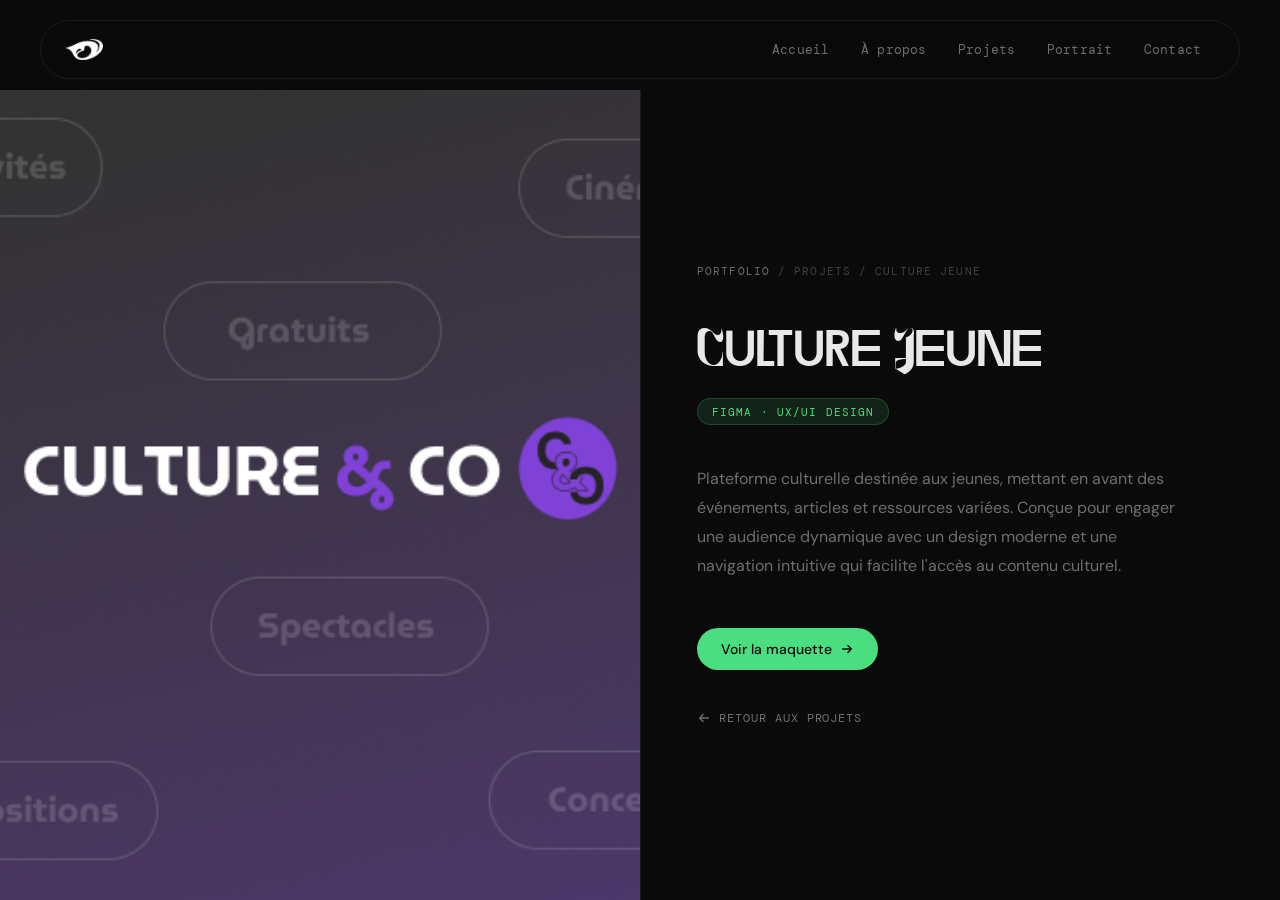
==== Culture.html @ ccd21fbc "first commit" ====
<!DOCTYPE html>
<html lang="fr">
<head>
    <meta charset="UTF-8">
    <meta name="viewport" content="width=device-width, initial-scale=1.0">
    <title>Culture Jeune — Bastien Berceron</title>
    <link rel="preconnect" href="https://fonts.googleapis.com">
    <link rel="preconnect" href="https://fonts.gstatic.com" crossorigin>
    <link href="https://fonts.googleapis.com/css2?family=DM+Sans:ital,opsz,wght@0,9..40,300;0,9..40,400;0,9..40,500&family=DM+Mono:wght@300;400&display=swap" rel="stylesheet">
    <link rel="stylesheet" href="./assets/css/cutlure.css">
</head>
<body>
    <header class="header">
        <nav class="navbar">
            <a href="./index.html"><img class="logo" src="./assets/img/LoT.png" alt="Logo"></a>
            <div class="nav-links" id="nav-links">
                <a href="./index.html" class="nav-link">Accueil</a>
                <a href="./index.html#about-section" class="nav-link">À propos</a>
                <a href="./index.html#projects-section" class="nav-link">Projets</a>
                <a href="./index.html#section-portrait" class="nav-link">Portrait</a>
                <a href="./index.html#contact-section" class="nav-link">Contact</a>
            </div>
            <button class="menu-toggle" aria-label="Menu"><span></span><span></span></button>
        </nav>
    </header>

    <div class="project-page">
        <div class="project-visual">
            <img src="./assets/img/CU.png" alt="Culture Jeune">
        </div>
        <div class="project-info">
            <div class="project-breadcrumb">
                <a href="./index.html">Portfolio</a>
                <span>/</span>
                <span>Projets</span>
                <span>/</span>
                <span>Culture Jeune</span>
            </div>
            <h1>Culture Jeune</h1>
            <span class="project-tag">Figma · UX/UI Design</span>
            <p class="project-desc">Plateforme culturelle destinée aux jeunes, mettant en avant des événements, articles et ressources variées. Conçue pour engager une audience dynamique avec un design moderne et une navigation intuitive qui facilite l'accès au contenu culturel.</p>
            <div class="project-links">
                <a href="#" target="_blank" rel="noopener" class="btn-project btn-project--primary">Voir la maquette <svg width="14" height="14" viewBox="0 0 16 16" fill="none"><path d="M3 8h10M9 4l4 4-4 4" stroke="currentColor" stroke-width="1.5" stroke-linecap="round" stroke-linejoin="round"/></svg></a>
            </div>
            <a href="./index.html#projects-section" class="back-btn">
                <svg width="14" height="14" viewBox="0 0 16 16" fill="none"><path d="M13 8H3M7 12l-4-4 4-4" stroke="currentColor" stroke-width="1.5" stroke-linecap="round" stroke-linejoin="round"/></svg>
                Retour aux projets
            </a>
        </div>
    </div>
    <script src="./assets/js/CO.js" defer></script>
</body>
</html>
---- assets/css/cutlure.css ----
/* ===== FONTS ===== */
@font-face {
    font-family: 'Dirtyline';
    src: url('../typo/Dirtyline-36Daysoftype-2022-01238011900/Dirtyline36Daysoftype2022/woff/Dirtyline 36daysoftype 2022.woff2') format('woff2'),
         url('../typo/Dirtyline-36Daysoftype-2022-01238011900/Dirtyline36Daysoftype2022/woff/Dirtyline 36daysoftype 2022.woff') format('woff');
    font-weight: normal;
    font-style: normal;
}
@font-face {
    font-family: 'Saint';
    src: url('../typo/Saint Regular.ttf') format('truetype');
}

/* ===== VARIABLES ===== */
:root {
    --bg: #0a0a0a;
    --bg-2: #111111;
    --surface: #161616;
    --border: rgba(255,255,255,0.07);
    --border-hover: rgba(255,255,255,0.15);
    --text: #e8e8e8;
    --text-muted: rgba(232,232,232,0.45);
    --text-subtle: rgba(232,232,232,0.25);
    --green: #4ade80;
    --green-dim: rgba(74,222,128,0.12);
    --font-display: 'Dirtyline', sans-serif;
    --font-body: 'DM Sans', sans-serif;
    --font-mono: 'DM Mono', monospace;
    --radius: 12px;
    --radius-lg: 20px;
    --transition: all 0.4s cubic-bezier(0.25, 0.46, 0.45, 0.94);
    --transition-fast: all 0.2s ease;
}

*, *::before, *::after { box-sizing: border-box; margin: 0; padding: 0; }
html { scroll-behavior: smooth; }
body {
    font-family: var(--font-body);
    background: var(--bg);
    color: var(--text);
    overflow-x: hidden;
    -webkit-font-smoothing: antialiased;
}
img { display: block; max-width: 100%; }
a { color: inherit; text-decoration: none; }

/* ===== HEADER ===== */
.header {
    position: fixed; top: 0; left: 0; right: 0;
    z-index: 100;
    padding: 1.25rem 2rem;
}
.navbar {
    max-width: 1200px; margin: 0 auto;
    display: flex; align-items: center; justify-content: space-between;
    background: rgba(10,10,10,0.85);
    backdrop-filter: blur(20px);
    border: 1px solid var(--border);
    border-radius: 100px;
    padding: 0.75rem 1.5rem;
}
.logo { width: 38px; filter: brightness(0) invert(1); }
.nav-links { display: flex; align-items: center; gap: 0.25rem; }
.nav-link {
    font-family: 'DM Mono', monospace;
    font-size: 0.8rem;
    color: var(--text-muted);
    padding: 0.5rem 0.875rem;
    border-radius: 100px;
    transition: var(--transition-fast);
    letter-spacing: 0.01em;
}
.nav-link:hover { color: var(--text); background: rgba(255,255,255,0.06); }
.menu-toggle { display: none; flex-direction: column; gap: 5px; padding: 0.5rem; }
.menu-toggle span { width: 22px; height: 1.5px; background: var(--text); border-radius: 2px; transition: var(--transition-fast); }

/* ===== PROJECT PAGE ===== */
.project-page {
    min-height: 100vh;
    padding-top: 90px;
    display: grid;
    grid-template-columns: 1fr 1fr;
}
.project-visual {
    position: sticky;
    top: 90px;
    height: calc(100vh - 90px);
    overflow: hidden;
    background: var(--surface);
}
.project-visual img {
    width: 100%;
    height: 100%;
    object-fit: cover;
    animation: slowScroll 80s linear infinite;
}
.project-visual img:hover { animation-play-state: paused; }
@keyframes slowScroll {
    0% { object-position: center top; }
    50% { object-position: center bottom; }
    100% { object-position: center top; }
}
.project-info {
    padding: 4rem 3.5rem;
    display: flex;
    flex-direction: column;
    justify-content: center;
    min-height: calc(100vh - 90px);
    border-left: 1px solid var(--border);
    animation: fadeInRight 0.8s ease forwards;
}
@keyframes fadeInRight {
    from { opacity: 0; transform: translateX(20px); }
    to { opacity: 1; transform: translateX(0); }
}
.project-breadcrumb {
    display: flex;
    align-items: center;
    gap: 0.5rem;
    font-family: var(--font-mono);
    font-size: 0.7rem;
    color: var(--text-subtle);
    letter-spacing: 0.1em;
    text-transform: uppercase;
    margin-bottom: 3rem;
}
.project-breadcrumb a { color: var(--text-muted); transition: var(--transition-fast); }
.project-breadcrumb a:hover { color: var(--green); }
.project-breadcrumb span { color: var(--text-subtle); }
.project-info h1 {
    font-family: var(--font-display);
    font-size: clamp(2.5rem, 4vw, 4rem);
    font-weight: 400;
    color: var(--text);
    line-height: 1.1;
    margin-bottom: 1rem;
}
.project-tag {
    display: inline-flex;
    align-items: center;
    width: fit-content;
    font-family: var(--font-mono);
    font-size: 0.7rem;
    letter-spacing: 0.1em;
    text-transform: uppercase;
    color: var(--green);
    background: var(--green-dim);
    border: 1px solid rgba(74,222,128,0.2);
    padding: 0.35rem 0.875rem;
    border-radius: 100px;
    margin-bottom: 2.5rem;
}
.project-desc {
    font-size: 1rem;
    line-height: 1.8;
    color: var(--text-muted);
    margin-bottom: 3rem;
    max-width: 480px;
}
.project-links {
    display: flex;
    gap: 0.75rem;
    flex-wrap: wrap;
}
.btn-project {
    display: inline-flex;
    align-items: center;
    gap: 0.5rem;
    font-family: var(--font-body);
    font-size: 0.875rem;
    font-weight: 500;
    padding: 0.75rem 1.5rem;
    border-radius: 100px;
    transition: var(--transition-fast);
}
.btn-project--primary {
    background: var(--green);
    color: #0a0a0a;
}
.btn-project--primary:hover {
    background: #6ee7a0;
    transform: translateY(-2px);
    box-shadow: 0 8px 30px rgba(74,222,128,0.25);
}
.btn-project--ghost {
    background: var(--surface);
    color: var(--text);
    border: 1px solid var(--border);
}
.btn-project--ghost:hover {
    border-color: var(--border-hover);
    transform: translateY(-2px);
}
.back-btn {
    display: inline-flex;
    align-items: center;
    gap: 0.5rem;
    font-family: var(--font-mono);
    font-size: 0.75rem;
    letter-spacing: 0.08em;
    text-transform: uppercase;
    color: var(--text-muted);
    margin-top: 2.5rem;
    transition: var(--transition-fast);
}
.back-btn:hover { color: var(--green); }

/* ===== MOBILE ===== */
@media (max-width: 768px) {
    .project-page { grid-template-columns: 1fr; }
    .project-visual {
        position: relative;
        top: 0;
        height: 50vh;
        border-left: none;
    }
    .project-info { padding: 2rem 1.5rem; min-height: auto; border-left: none; border-top: 1px solid var(--border); }
    .nav-links {
        display: none;
        position: fixed; inset: 0;
        background: rgba(10,10,10,0.97);
        backdrop-filter: blur(20px);
        flex-direction: column;
        justify-content: center;
        align-items: center;
        gap: 1.5rem;
        z-index: 99;
    }
    .nav-links.active { display: flex; }
    .nav-link { font-size: 1.3rem; }
    .menu-toggle { display: flex; z-index: 100; }
}
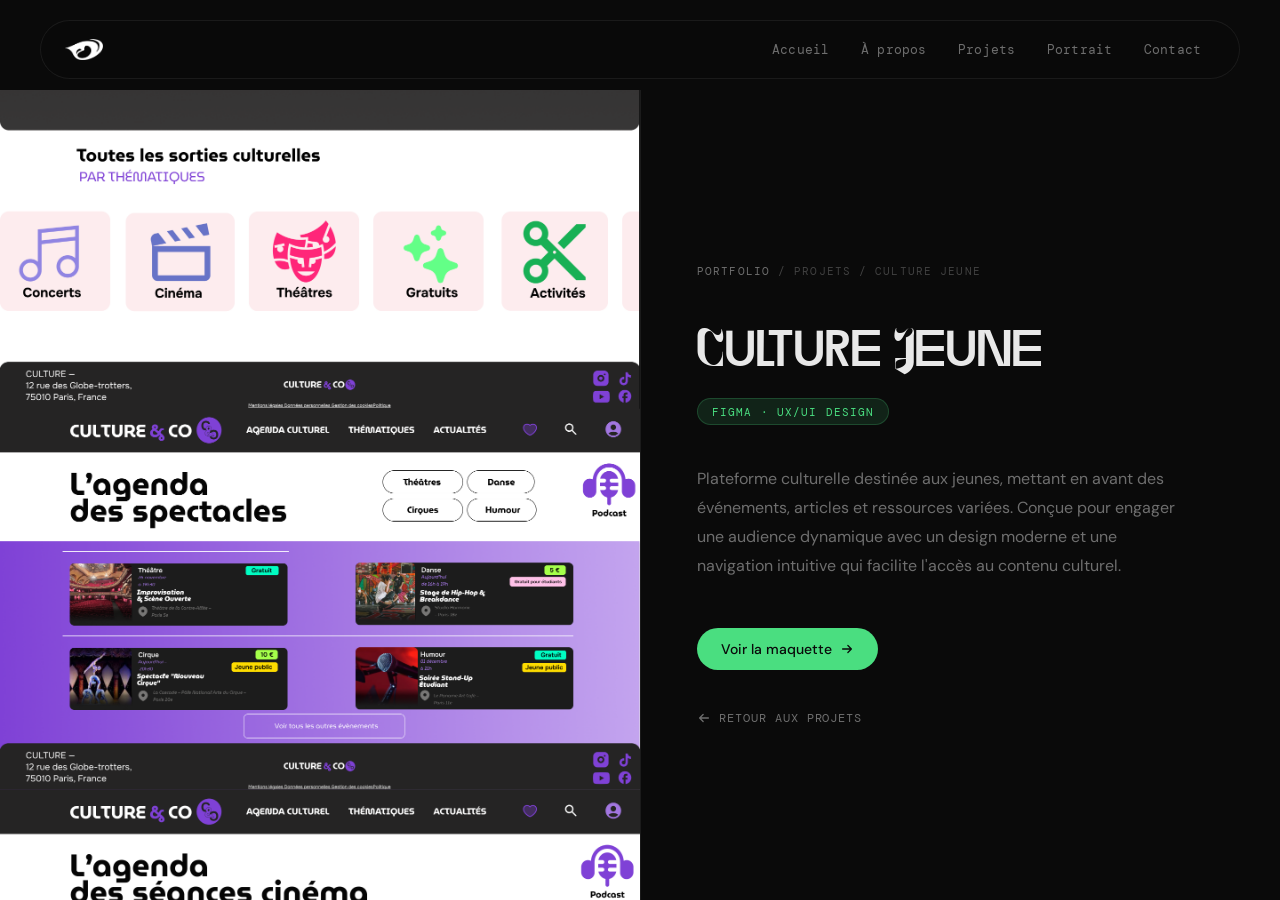
==== commit f5536bb5: "Update Culture.html" ====
--- a/Culture.html
+++ b/Culture.html
@@ -26,7 +26,7 @@
 
     <div class="project-page">
         <div class="project-visual">
-            <img src="./assets/img/CU.png" alt="Culture Jeune">
+            <img src="./assets/img/COF.png" alt="Culture Jeune">
         </div>
         <div class="project-info">
             <div class="project-breadcrumb">
